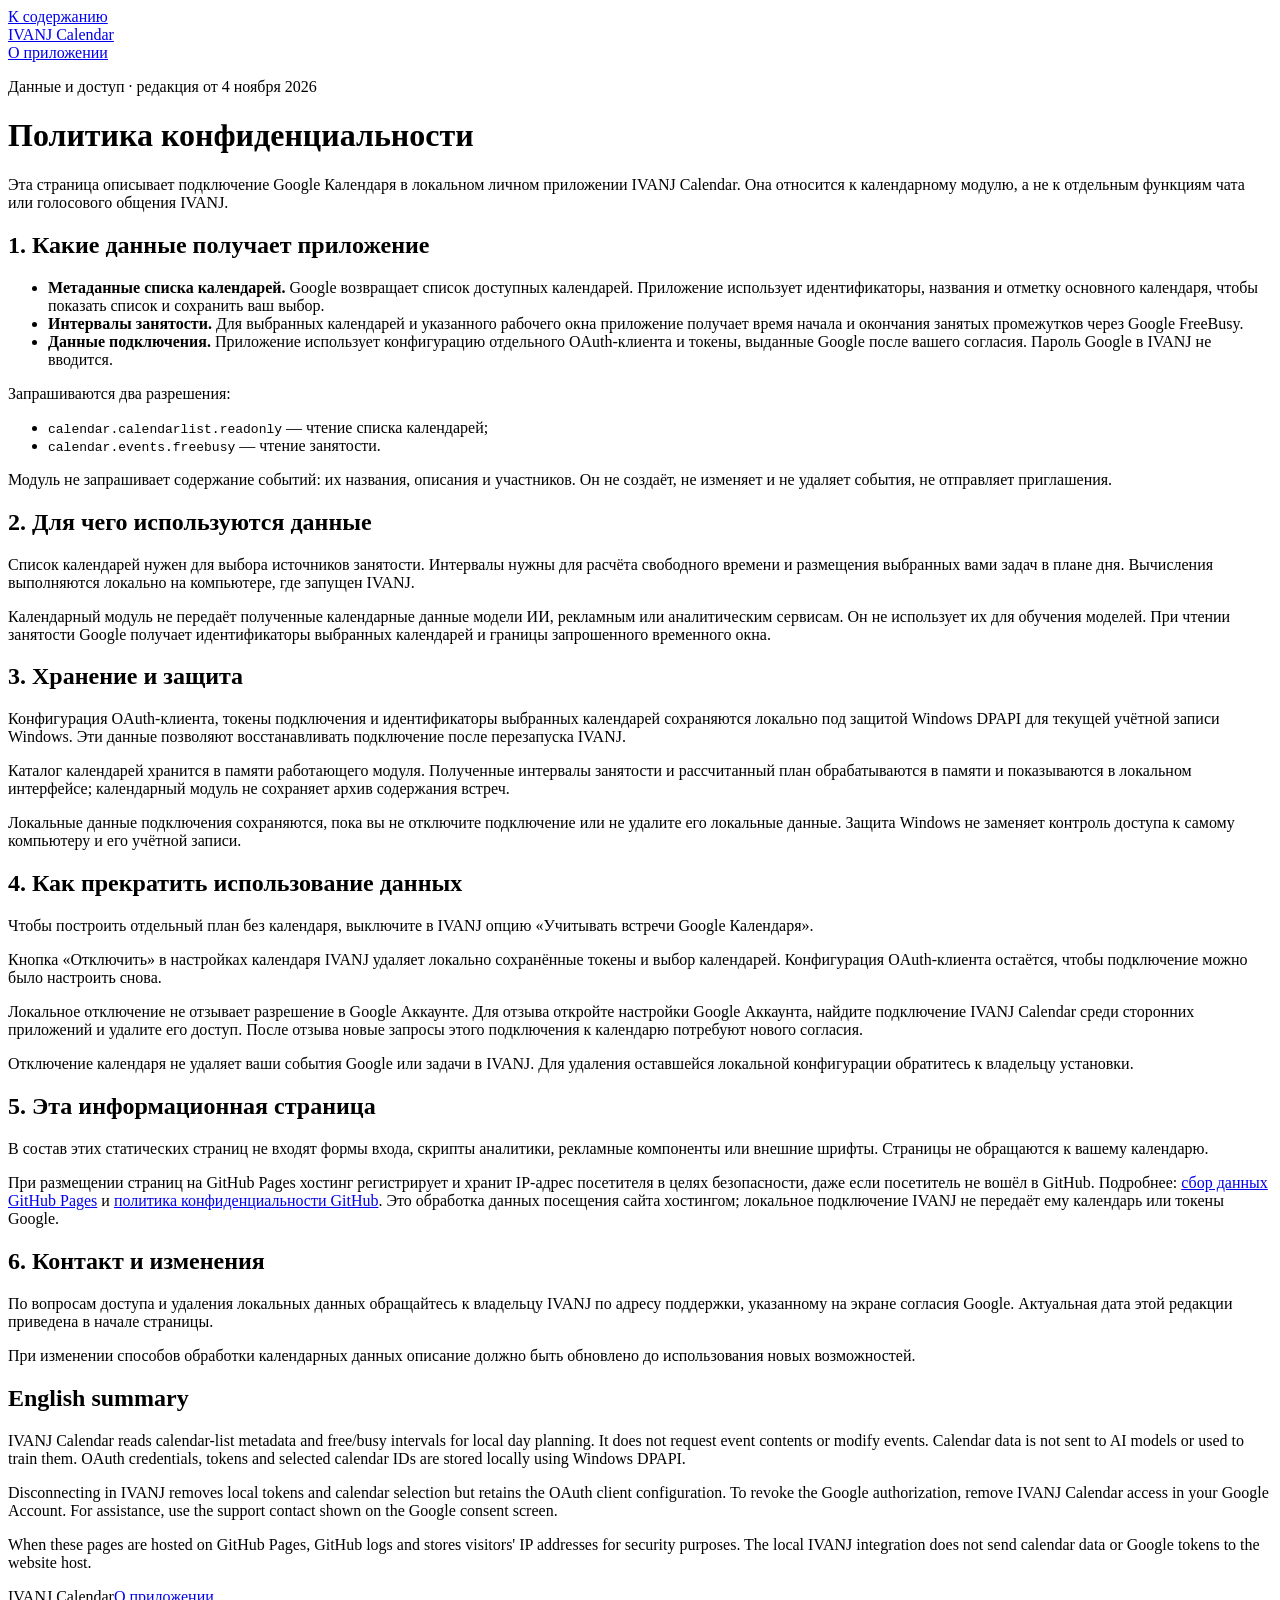
==== privacy.html @ 308293ec "Create privacy.html" ====
<!doctype html>
<html lang="ru">
<head>
  <meta charset="utf-8">
  <meta name="viewport" content="width=device-width, initial-scale=1">
  <meta name="description" content="Как IVANJ Calendar использует данные Google Календаря, хранит подключение и позволяет отключить доступ.">
  <title>Конфиденциальность — IVANJ Calendar</title>
  <link rel="stylesheet" href="styles.css">
</head>
<body>
  <a class="skip" href="#main">К содержанию</a>
  <header class="site-header wrap">
    <a class="brand" href="index.html">IVANJ Calendar</a>
    <nav aria-label="Основная навигация"><a href="index.html">О приложении</a></nav>
  </header>
  <main id="main" class="wrap document">
    <p class="eyebrow">Данные и доступ · редакция от 4 ноября 2026</p>
    <h1>Политика конфиденциальности</h1>
    <p class="lead">Эта страница описывает подключение Google Календаря в локальном личном приложении IVANJ Calendar. Она относится к календарному модулю, а не к отдельным функциям чата или голосового общения IVANJ.</p>
    <section aria-labelledby="data-title">
      <h2 id="data-title">1. Какие данные получает приложение</h2>
      <ul>
        <li><strong>Метаданные списка календарей.</strong> Google возвращает список доступных календарей. Приложение использует идентификаторы, названия и отметку основного календаря, чтобы показать список и сохранить ваш выбор.</li>
        <li><strong>Интервалы занятости.</strong> Для выбранных календарей и указанного рабочего окна приложение получает время начала и окончания занятых промежутков через Google FreeBusy.</li>
        <li><strong>Данные подключения.</strong> Приложение использует конфигурацию отдельного OAuth-клиента и токены, выданные Google после вашего согласия. Пароль Google в IVANJ не вводится.</li>
      </ul>
      <p>Запрашиваются два разрешения:</p>
      <ul class="scopes"><li><code>calendar.calendarlist.readonly</code> — чтение списка календарей;</li><li><code>calendar.events.freebusy</code> — чтение занятости.</li></ul>
      <p>Модуль не запрашивает содержание событий: их названия, описания и участников. Он не создаёт, не изменяет и не удаляет события, не отправляет приглашения.</p>
    </section>
    <section aria-labelledby="purpose-title">
      <h2 id="purpose-title">2. Для чего используются данные</h2>
      <p>Список календарей нужен для выбора источников занятости. Интервалы нужны для расчёта свободного времени и размещения выбранных вами задач в плане дня. Вычисления выполняются локально на компьютере, где запущен IVANJ.</p>
      <p>Календарный модуль не передаёт полученные календарные данные модели ИИ, рекламным или аналитическим сервисам. Он не использует их для обучения моделей. При чтении занятости Google получает идентификаторы выбранных календарей и границы запрошенного временного окна.</p>
    </section>
    <section aria-labelledby="storage-title">
      <h2 id="storage-title">3. Хранение и защита</h2>
      <p>Конфигурация OAuth-клиента, токены подключения и идентификаторы выбранных календарей сохраняются локально под защитой Windows DPAPI для текущей учётной записи Windows. Эти данные позволяют восстанавливать подключение после перезапуска IVANJ.</p>
      <p>Каталог календарей хранится в памяти работающего модуля. Полученные интервалы занятости и рассчитанный план обрабатываются в памяти и показываются в локальном интерфейсе; календарный модуль не сохраняет архив содержания встреч.</p>
      <p>Локальные данные подключения сохраняются, пока вы не отключите подключение или не удалите его локальные данные. Защита Windows не заменяет контроль доступа к самому компьютеру и его учётной записи.</p>
    </section>
    <section aria-labelledby="disconnect-title">
      <h2 id="disconnect-title">4. Как прекратить использование данных</h2>
      <p>Чтобы построить отдельный план без календаря, выключите в IVANJ опцию «Учитывать встречи Google Календаря».</p>
      <p>Кнопка «Отключить» в настройках календаря IVANJ удаляет локально сохранённые токены и выбор календарей. Конфигурация OAuth-клиента остаётся, чтобы подключение можно было настроить снова.</p>
      <p>Локальное отключение не отзывает разрешение в Google Аккаунте. Для отзыва откройте настройки Google Аккаунта, найдите подключение IVANJ Calendar среди сторонних приложений и удалите его доступ. После отзыва новые запросы этого подключения к календарю потребуют нового согласия.</p>
      <p>Отключение календаря не удаляет ваши события Google или задачи в IVANJ. Для удаления оставшейся локальной конфигурации обратитесь к владельцу установки.</p>
    </section>
    <section aria-labelledby="site-title">
      <h2 id="site-title">5. Эта информационная страница</h2>
      <p>В состав этих статических страниц не входят формы входа, скрипты аналитики, рекламные компоненты или внешние шрифты. Страницы не обращаются к вашему календарю.</p>
      <p>При размещении страниц на GitHub Pages хостинг регистрирует и хранит IP-адрес посетителя в целях безопасности, даже если посетитель не вошёл в GitHub. Подробнее: <a href="https://docs.github.com/en/pages/getting-started-with-github-pages/what-is-github-pages#data-collection">сбор данных GitHub Pages</a> и <a href="https://docs.github.com/en/site-policy/privacy-policies/github-general-privacy-statement">политика конфиденциальности GitHub</a>. Это обработка данных посещения сайта хостингом; локальное подключение IVANJ не передаёт ему календарь или токены Google.</p>
    </section>
    <section aria-labelledby="contact-title">
      <h2 id="contact-title">6. Контакт и изменения</h2>
      <p>По вопросам доступа и удаления локальных данных обращайтесь к владельцу IVANJ по адресу поддержки, указанному на экране согласия Google. Актуальная дата этой редакции приведена в начале страницы.</p>
      <p>При изменении способов обработки календарных данных описание должно быть обновлено до использования новых возможностей.</p>
    </section>
    <section class="english" lang="en" aria-labelledby="english-title">
      <h2 id="english-title">English summary</h2>
      <p>IVANJ Calendar reads calendar-list metadata and free/busy intervals for local day planning. It does not request event contents or modify events. Calendar data is not sent to AI models or used to train them. OAuth credentials, tokens and selected calendar IDs are stored locally using Windows DPAPI.</p>
      <p>Disconnecting in IVANJ removes local tokens and calendar selection but retains the OAuth client configuration. To revoke the Google authorization, remove IVANJ Calendar access in your Google Account. For assistance, use the support contact shown on the Google consent screen.</p>
      <p>When these pages are hosted on GitHub Pages, GitHub logs and stores visitors' IP addresses for security purposes. The local IVANJ integration does not send calendar data or Google tokens to the website host.</p>
    </section>
  </main>
  <footer class="wrap site-footer"><span>IVANJ Calendar</span><a href="index.html">О приложении</a></footer>
</body>
</html>
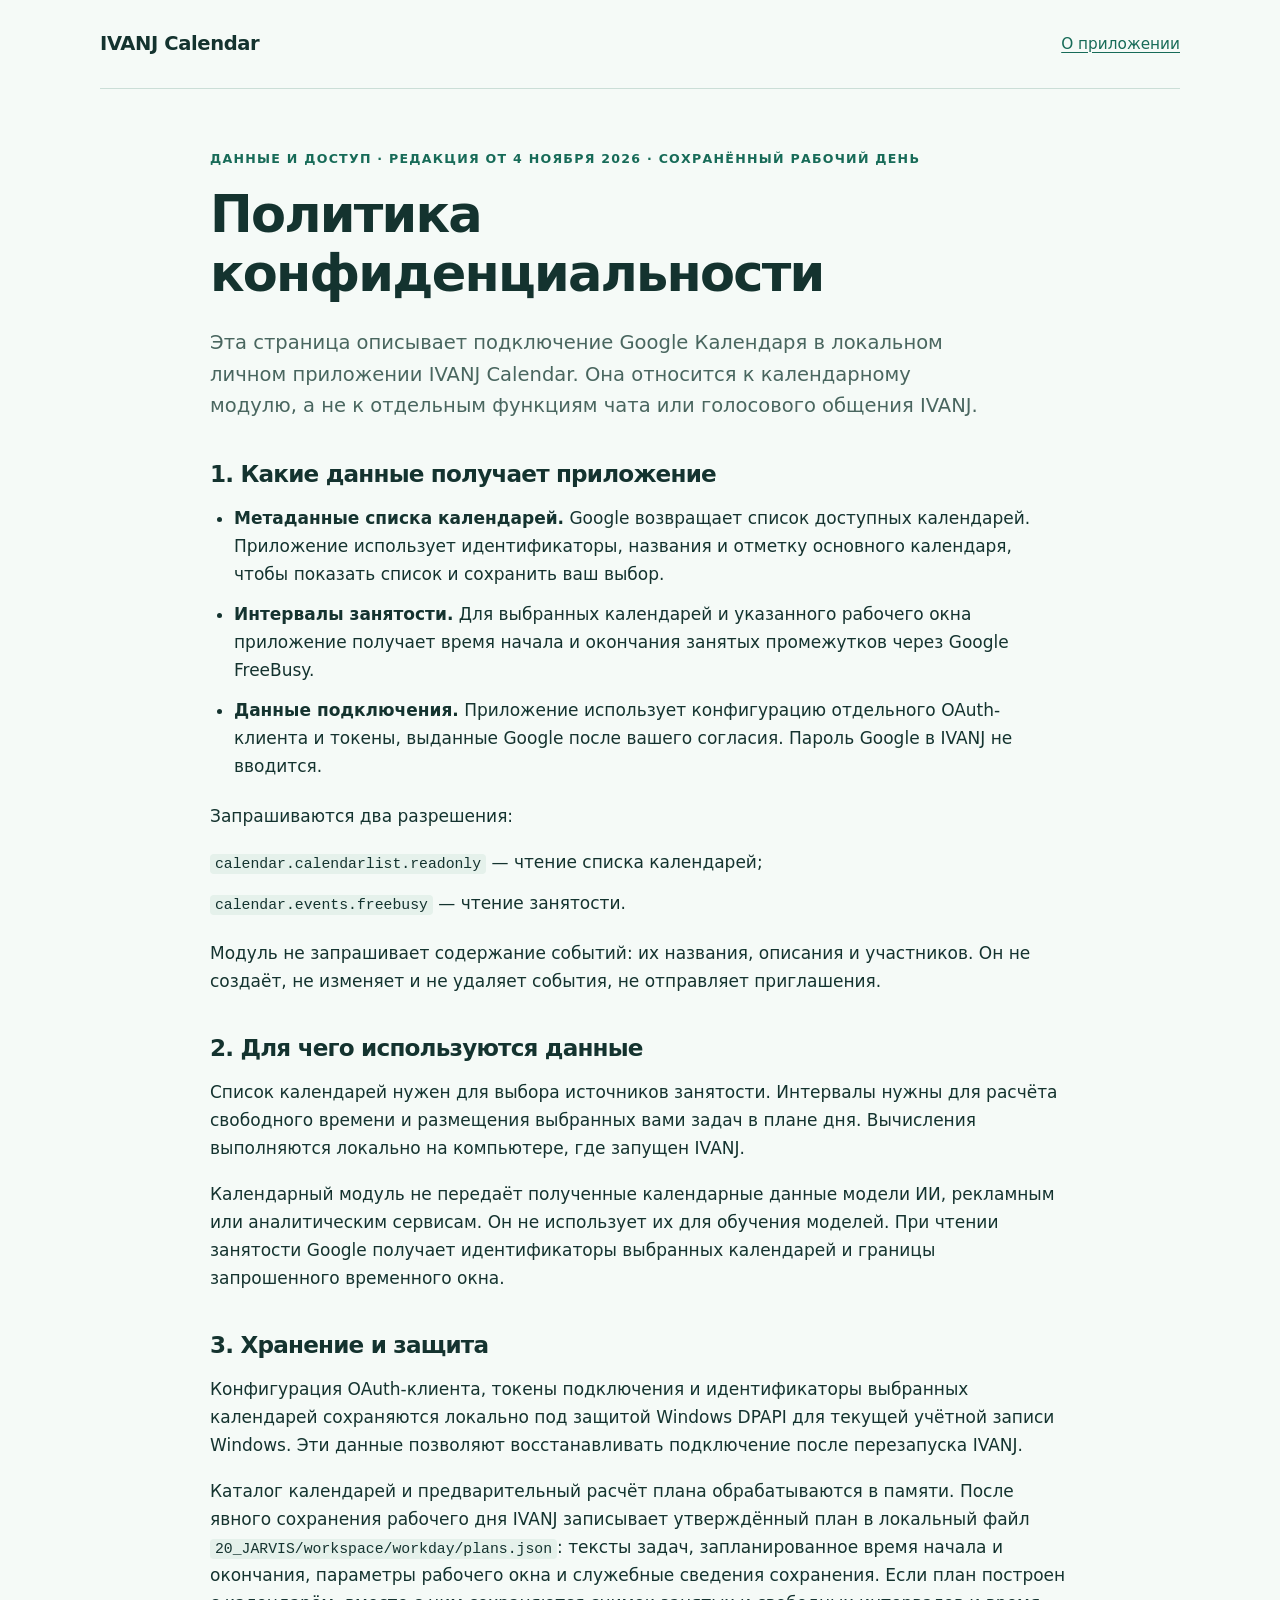
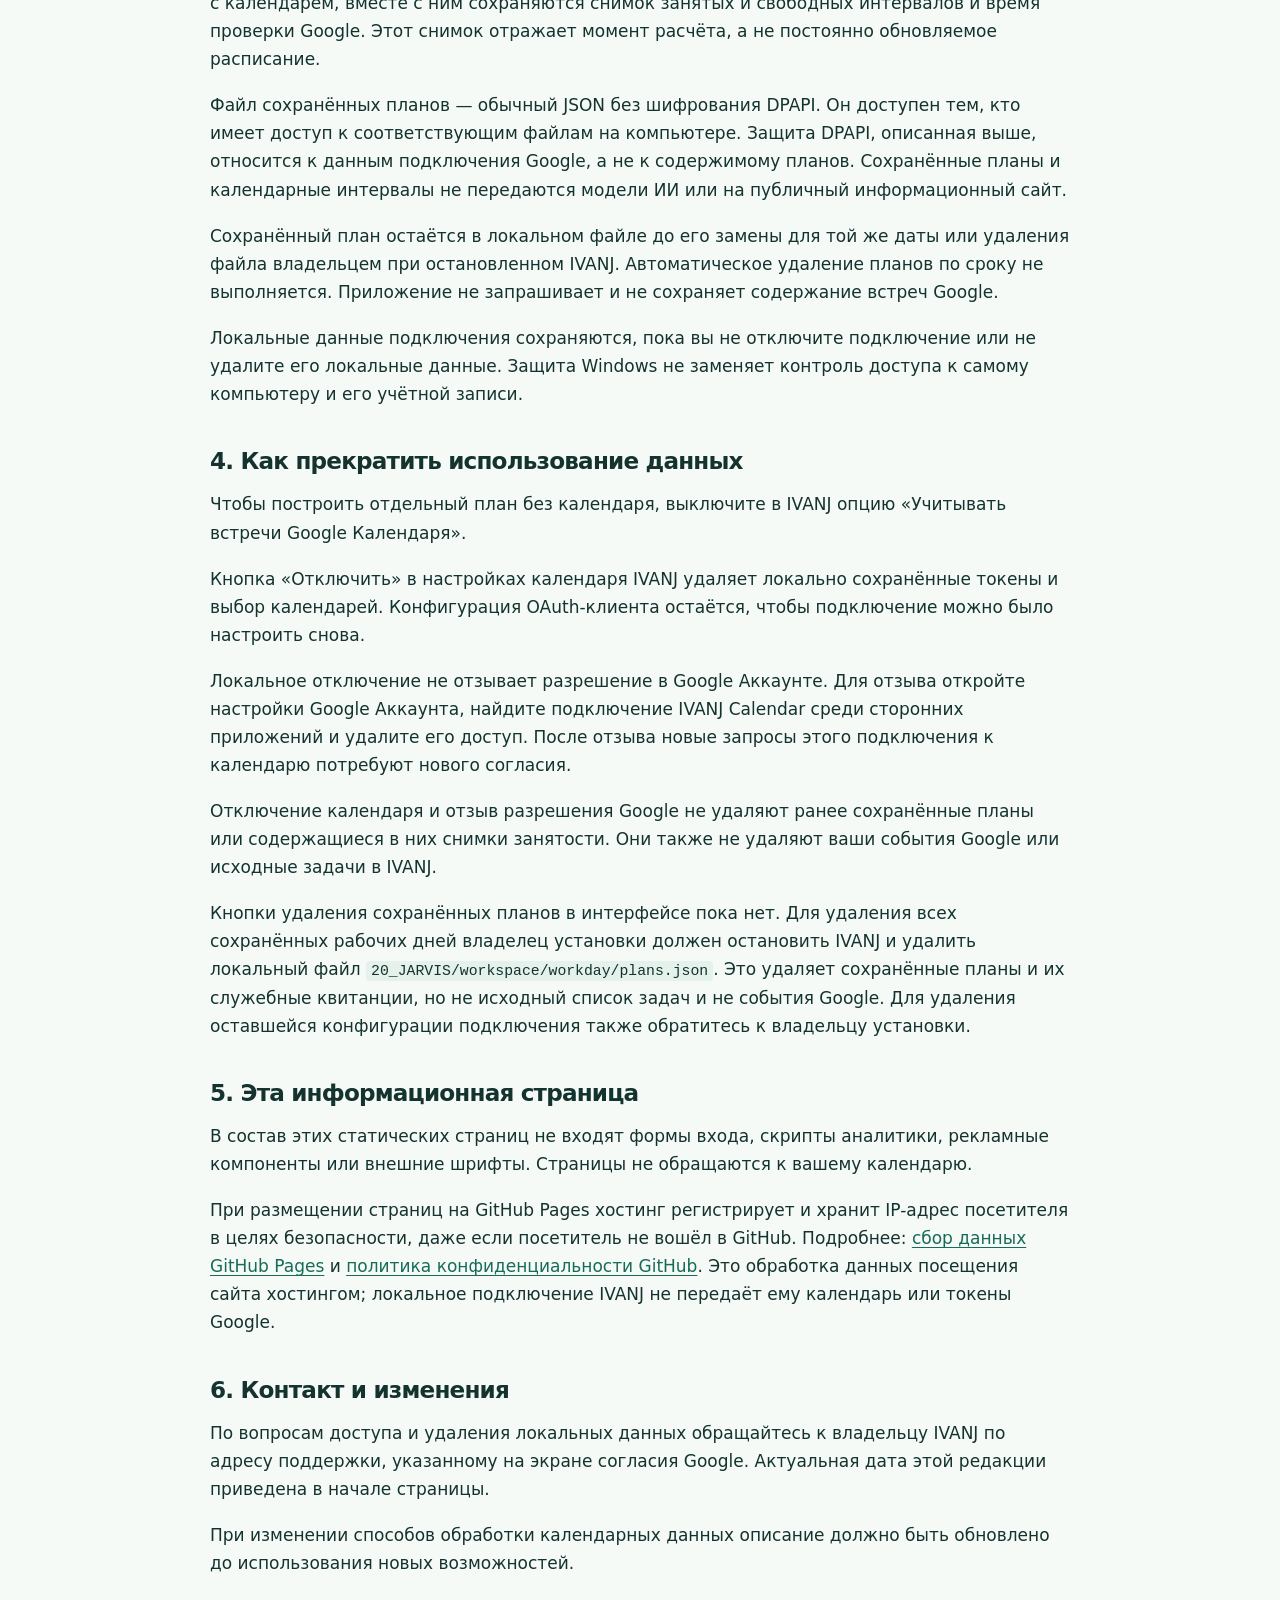
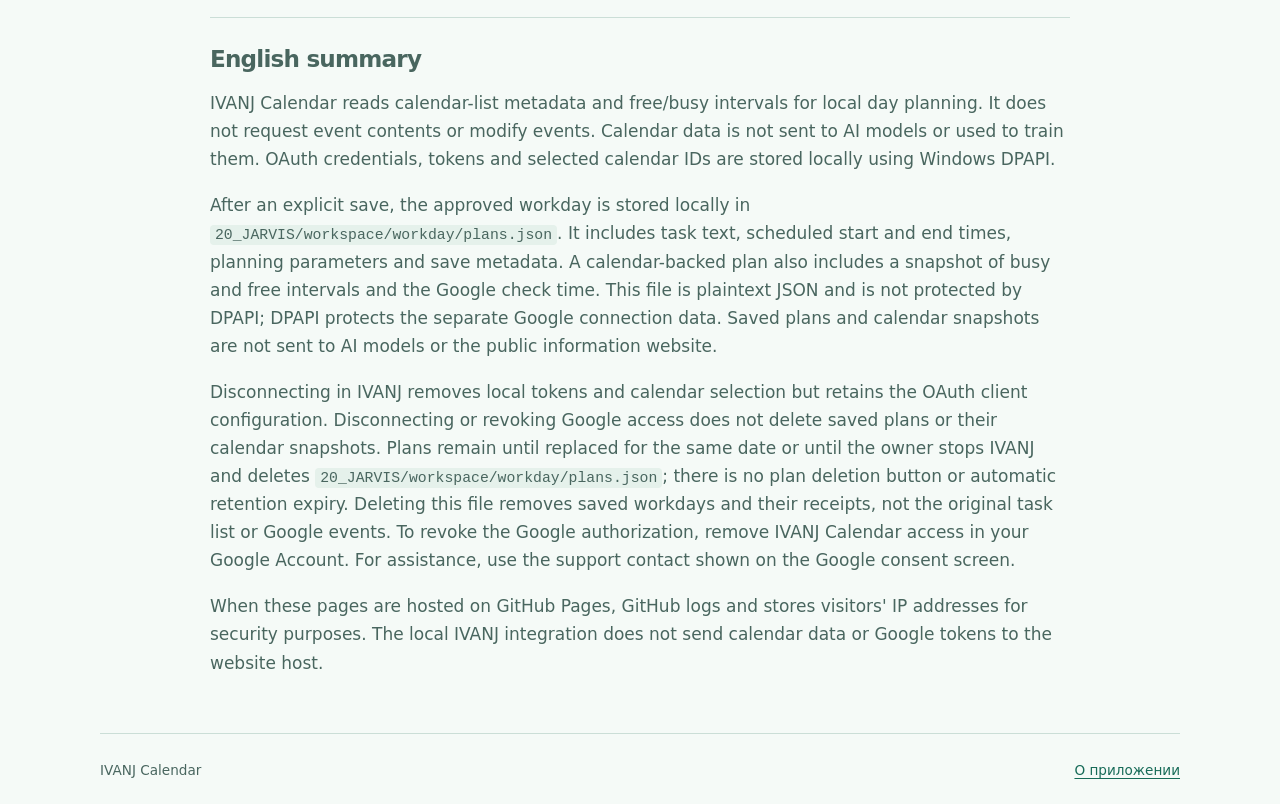
==== commit c3c74a3b: "Document saved workday plan storage and deletion" ====
--- a/privacy.html
+++ b/privacy.html
@@ -14,7 +14,7 @@
     <nav aria-label="Основная навигация"><a href="index.html">О приложении</a></nav>
   </header>
   <main id="main" class="wrap document">
-    <p class="eyebrow">Данные и доступ · редакция от 4 ноября 2026</p>
+    <p class="eyebrow">Данные и доступ · редакция от 4 ноября 2026 · сохранённый рабочий день</p>
     <h1>Политика конфиденциальности</h1>
     <p class="lead">Эта страница описывает подключение Google Календаря в локальном личном приложении IVANJ Calendar. Она относится к календарному модулю, а не к отдельным функциям чата или голосового общения IVANJ.</p>
     <section aria-labelledby="data-title">
@@ -36,7 +36,9 @@
     <section aria-labelledby="storage-title">
       <h2 id="storage-title">3. Хранение и защита</h2>
       <p>Конфигурация OAuth-клиента, токены подключения и идентификаторы выбранных календарей сохраняются локально под защитой Windows DPAPI для текущей учётной записи Windows. Эти данные позволяют восстанавливать подключение после перезапуска IVANJ.</p>
-      <p>Каталог календарей хранится в памяти работающего модуля. Полученные интервалы занятости и рассчитанный план обрабатываются в памяти и показываются в локальном интерфейсе; календарный модуль не сохраняет архив содержания встреч.</p>
+      <p>Каталог календарей и предварительный расчёт плана обрабатываются в памяти. После явного сохранения рабочего дня IVANJ записывает утверждённый план в локальный файл <code>20_JARVIS/workspace/workday/plans.json</code>: тексты задач, запланированное время начала и окончания, параметры рабочего окна и служебные сведения сохранения. Если план построен с календарём, вместе с ним сохраняются снимок занятых и свободных интервалов и время проверки Google. Этот снимок отражает момент расчёта, а не постоянно обновляемое расписание.</p>
+      <p>Файл сохранённых планов — обычный JSON без шифрования DPAPI. Он доступен тем, кто имеет доступ к соответствующим файлам на компьютере. Защита DPAPI, описанная выше, относится к данным подключения Google, а не к содержимому планов. Сохранённые планы и календарные интервалы не передаются модели ИИ или на публичный информационный сайт.</p>
+      <p>Сохранённый план остаётся в локальном файле до его замены для той же даты или удаления файла владельцем при остановленном IVANJ. Автоматическое удаление планов по сроку не выполняется. Приложение не запрашивает и не сохраняет содержание встреч Google.</p>
       <p>Локальные данные подключения сохраняются, пока вы не отключите подключение или не удалите его локальные данные. Защита Windows не заменяет контроль доступа к самому компьютеру и его учётной записи.</p>
     </section>
     <section aria-labelledby="disconnect-title">
@@ -44,7 +46,8 @@
       <p>Чтобы построить отдельный план без календаря, выключите в IVANJ опцию «Учитывать встречи Google Календаря».</p>
       <p>Кнопка «Отключить» в настройках календаря IVANJ удаляет локально сохранённые токены и выбор календарей. Конфигурация OAuth-клиента остаётся, чтобы подключение можно было настроить снова.</p>
       <p>Локальное отключение не отзывает разрешение в Google Аккаунте. Для отзыва откройте настройки Google Аккаунта, найдите подключение IVANJ Calendar среди сторонних приложений и удалите его доступ. После отзыва новые запросы этого подключения к календарю потребуют нового согласия.</p>
-      <p>Отключение календаря не удаляет ваши события Google или задачи в IVANJ. Для удаления оставшейся локальной конфигурации обратитесь к владельцу установки.</p>
+      <p>Отключение календаря и отзыв разрешения Google не удаляют ранее сохранённые планы или содержащиеся в них снимки занятости. Они также не удаляют ваши события Google или исходные задачи в IVANJ.</p>
+      <p>Кнопки удаления сохранённых планов в интерфейсе пока нет. Для удаления всех сохранённых рабочих дней владелец установки должен остановить IVANJ и удалить локальный файл <code>20_JARVIS/workspace/workday/plans.json</code>. Это удаляет сохранённые планы и их служебные квитанции, но не исходный список задач и не события Google. Для удаления оставшейся конфигурации подключения также обратитесь к владельцу установки.</p>
     </section>
     <section aria-labelledby="site-title">
       <h2 id="site-title">5. Эта информационная страница</h2>
@@ -59,7 +62,8 @@
     <section class="english" lang="en" aria-labelledby="english-title">
       <h2 id="english-title">English summary</h2>
       <p>IVANJ Calendar reads calendar-list metadata and free/busy intervals for local day planning. It does not request event contents or modify events. Calendar data is not sent to AI models or used to train them. OAuth credentials, tokens and selected calendar IDs are stored locally using Windows DPAPI.</p>
-      <p>Disconnecting in IVANJ removes local tokens and calendar selection but retains the OAuth client configuration. To revoke the Google authorization, remove IVANJ Calendar access in your Google Account. For assistance, use the support contact shown on the Google consent screen.</p>
+      <p>After an explicit save, the approved workday is stored locally in <code>20_JARVIS/workspace/workday/plans.json</code>. It includes task text, scheduled start and end times, planning parameters and save metadata. A calendar-backed plan also includes a snapshot of busy and free intervals and the Google check time. This file is plaintext JSON and is not protected by DPAPI; DPAPI protects the separate Google connection data. Saved plans and calendar snapshots are not sent to AI models or the public information website.</p>
+      <p>Disconnecting in IVANJ removes local tokens and calendar selection but retains the OAuth client configuration. Disconnecting or revoking Google access does not delete saved plans or their calendar snapshots. Plans remain until replaced for the same date or until the owner stops IVANJ and deletes <code>20_JARVIS/workspace/workday/plans.json</code>; there is no plan deletion button or automatic retention expiry. Deleting this file removes saved workdays and their receipts, not the original task list or Google events. To revoke the Google authorization, remove IVANJ Calendar access in your Google Account. For assistance, use the support contact shown on the Google consent screen.</p>
       <p>When these pages are hosted on GitHub Pages, GitHub logs and stores visitors' IP addresses for security purposes. The local IVANJ integration does not send calendar data or Google tokens to the website host.</p>
     </section>
   </main>
--- a/styles.css
+++ b/styles.css
@@ -0,0 +1,41 @@
+:root{color-scheme:light;--ink:#14332f;--muted:#49665f;--accent:#176b58;--line:#cbded7;--paper:#f5faf7;--white:#fff}
+*{box-sizing:border-box}
+html{font-family:system-ui,-apple-system,"Segoe UI",sans-serif;font-size:17px;line-height:1.65;background:var(--paper);color:var(--ink)}
+body{margin:0}
+a{color:var(--accent);text-underline-offset:.2em}
+a:hover{color:#0c4e3f}
+a:focus-visible{outline:3px solid #a65d12;outline-offset:5px}
+.wrap{width:min(1080px,calc(100% - 48px));margin-inline:auto}
+.site-header{display:flex;justify-content:space-between;align-items:center;gap:24px;padding-block:28px;border-bottom:1px solid var(--line)}
+.brand{font-size:1.15rem;font-weight:750;color:var(--ink);text-decoration:none;letter-spacing:-.02em}
+.site-header nav{font-size:.9rem}
+.skip{position:absolute;left:24px;top:-100px;background:var(--white);padding:12px;z-index:2}
+.skip:focus{top:12px}
+.hero{padding:76px 0 54px;max-width:860px}
+.eyebrow{text-transform:uppercase;letter-spacing:.1em;font-size:.74rem;font-weight:750;color:var(--accent);margin:0 0 16px}
+h1,h2{line-height:1.15;letter-spacing:-.035em;text-wrap:balance}
+h1{font-size:clamp(2rem,5.2vw,3.8rem);font-weight:700;margin:0 0 24px}
+h2{font-size:1.36rem;margin:0 0 16px}
+p{margin:0 0 18px}
+.lead{font-size:1.15rem;line-height:1.6;color:var(--muted);max-width:780px}
+.button{display:inline-block;background:var(--accent);color:var(--white);padding:12px 20px;border-radius:10px;text-decoration:none;font-weight:650;margin-top:8px}
+.button:hover{background:#105341;color:var(--white)}
+.grid{display:grid;grid-template-columns:repeat(3,minmax(0,1fr));gap:20px}
+.card{padding:28px;border:1px solid var(--line);border-radius:16px;background:var(--white)}
+.card p{color:var(--muted);margin:0;font-size:.95rem}
+.number{display:block;color:var(--accent);font-weight:750;font-size:.83rem;margin-bottom:24px}
+.panel{background:#e5f1eb;border:1px solid var(--line);border-radius:16px;padding:34px;margin:32px 0}
+.panel p:last-child,.text-section p:last-child{margin-bottom:0}
+.text-section{max-width:850px;margin:40px 0}
+.english{border-top:1px solid var(--line);padding-top:28px;color:var(--muted)}
+.site-footer{display:flex;gap:16px;justify-content:space-between;border-top:1px solid var(--line);padding-block:25px;margin-top:56px;color:var(--muted);font-size:.8rem}
+.document{max-width:860px;padding-top:60px}
+.document h1{font-size:clamp(2rem,5vw,3rem)}
+.document section{margin-top:40px}
+ul{padding-left:24px;margin:0 0 22px}
+li{margin-bottom:12px}
+code{font-size:.87em;overflow-wrap:anywhere;background:#e5f1eb;padding:2px 5px;border-radius:4px}
+.scopes{list-style:none;padding-left:0}
+@media(max-width:720px){.wrap{width:calc(100% - 32px)}.site-header{align-items:flex-start;flex-direction:column;gap:10px;padding-block:20px}.hero{padding-top:44px}.grid{grid-template-columns:1fr;gap:14px}.card{padding:24px}.number{margin-bottom:14px}.panel{padding:24px}.document{padding-top:40px}.site-footer{flex-direction:column;gap:8px}h2{font-size:1.25rem}}
+@media(prefers-reduced-motion:reduce){*{scroll-behavior:auto}}
+@media print{html{background:white;color:black;font-size:11pt}.wrap{width:100%;max-width:none}.site-header,.site-footer,.button,.skip{display:none}.hero,.document{padding-top:0}.card,.panel{break-inside:avoid;background:white}.grid{display:block}.card{margin-block:12px}.panel{padding:18px}a{color:inherit}}
